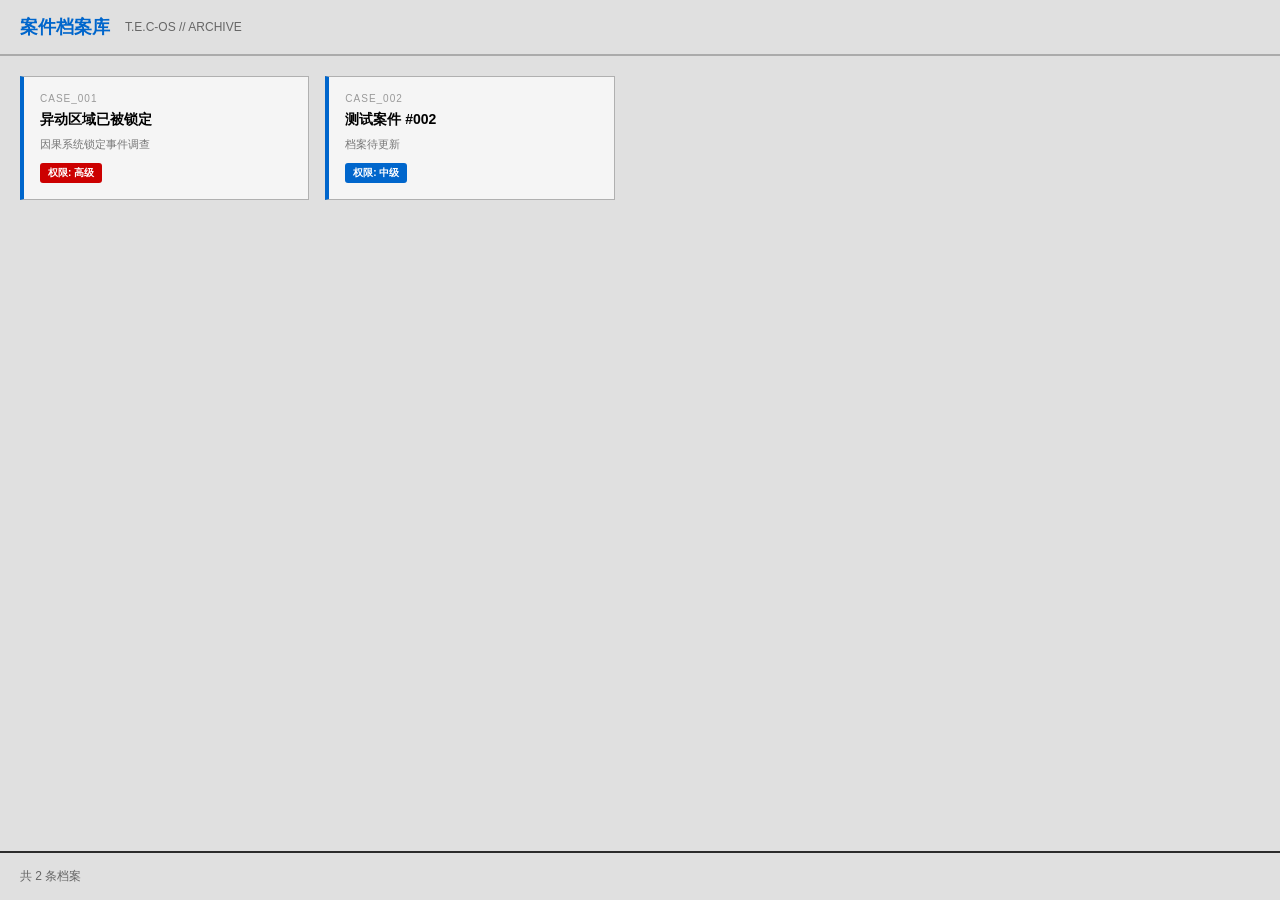
==== cases.html @ 7f9eba32 "Add files via upload" ====
<!DOCTYPE html>
<html lang="zh-CN">
<head>
    <meta charset="UTF-8">
    <meta name="viewport" content="width=device-width, initial-scale=1.0">
    <title>T.E.C-OS // 案件档案库</title>
    <style>
        * {
            margin: 0;
            padding: 0;
            box-sizing: border-box;
        }
        
        body {
            background-color: #e0e0e0;
            color: #000000;
            font-family: "Arial", "Helvetica", sans-serif;
            height: 100vh;
            display: flex;
            flex-direction: column;
        }
        
        /* 标题栏 */
        header {
            background: #e0e0e0;
            border-bottom: 2px outset #ffffff;
            padding: 15px 20px;
            display: flex;
            align-items: center;
            gap: 15px;
        }
        
        .header-title {
            font-size: 18px;
            font-weight: bold;
            color: #0066cc;
        }
        
        .header-path {
            font-size: 12px;
            color: #666;
        }
        
        /* 主内容区 */
        main {
            flex: 1;
            padding: 20px;
            overflow-y: auto;
        }
        
        /* 档案网格 */
        .cases-grid {
            display: grid;
            grid-template-columns: repeat(auto-fill, minmax(220px, 1fr));
            gap: 16px;
            max-width: 900px;
        }
        
        .case-card {
            background: #f5f5f5;
            border: 1px solid #b0b0b0;
            border-left: 4px solid #0066cc;
            padding: 16px;
            cursor: pointer;
            transition: all 0.2s;
        }
        
        .case-card:hover {
            background: #fff;
            border-color: #0066cc;
            box-shadow: 2px 2px 8px rgba(0,0,0,0.1);
            transform: translateY(-2px);
        }
        
        .case-card.active {
            background: #fff;
            border-color: #003366;
            box-shadow: 3px 3px 12px rgba(0,0,0,0.15);
        }
        
        .case-id {
            font-size: 10px;
            color: #999;
            letter-spacing: 1px;
            margin-bottom: 6px;
        }
        
        .case-title {
            font-size: 14px;
            font-weight: bold;
            margin-bottom: 8px;
            line-height: 1.3;
        }
        
        .case-desc {
            font-size: 11px;
            color: #777;
            line-height: 1.5;
            margin-bottom: 10px;
        }
        
        .case-tags {
            display: flex;
            gap: 6px;
            flex-wrap: wrap;
        }
        
        .tag {
            font-size: 10px;
            padding: 3px 8px;
            border-radius: 3px;
            background: #e0e0e0;
            color: #555;
            font-weight: bold;
        }
        
        .tag.high { background: #cc0000; color: #fff; }
        .tag.medium { background: #0066cc; color: #fff; }
        .tag.low { background: #666; color: #fff; }
        
        /* 底部 */
        footer {
            border-top: 2px inset #808080;
            background: #e0e0e0;
            padding: 15px 20px;
            font-size: 12px;
            color: #666;
        }
    </style>
</head>
<body>
    <header>
        <div class="header-title">案件档案库</div>
        <div class="header-path">T.E.C-OS // ARCHIVE</div>
    </header>
    
    <main>
        <div class="cases-grid" id="cases-grid">
            <!-- 档案将通过 JS 动态加载 -->
        </div>
    </main>
    
    <footer>
        共 <span id="case-count">0</span> 条档案
    </footer>
    
    <script>
        // 案件配置 - 在此添加新案件
        const cases = [
            {
                id: 'CASE_001',
                title: '异动区域已被锁定',
                file: 'index.html',
                desc: '因果系统锁定事件调查',
                level: '高级'
            },
            {
                id: 'CASE_002',
                title: '测试案件 #002',
                file: 'case002.html',
                desc: '档案待更新',
                level: '中级'
            }
        ];
        
        const grid = document.getElementById('cases-grid');
        const caseCount = document.getElementById('case-count');
        let selectedCard = null;
        
        caseCount.textContent = cases.length;
        
        cases.forEach(c => {
            const card = document.createElement('div');
            card.className = 'case-card';
            
            const levelClass = c.level === '高级' ? 'high' : c.level === '中级' ? 'medium' : 'low';
            
            card.innerHTML = `
                <div class="case-id">${c.id}</div>
                <div class="case-title">${c.title}</div>
                <div class="case-desc">${c.desc}</div>
                <div class="case-tags">
                    <span class="tag ${levelClass}">权限: ${c.level}</span>
                </div>
            `;
            
            card.onclick = () => {
                if (selectedCard) selectedCard.classList.remove('active');
                selectedCard = card;
                card.classList.add('active');
            };
            
            card.ondblclick = () => location.href = c.file;
            
            grid.appendChild(card);
        });
    </script>
</body>
</html>
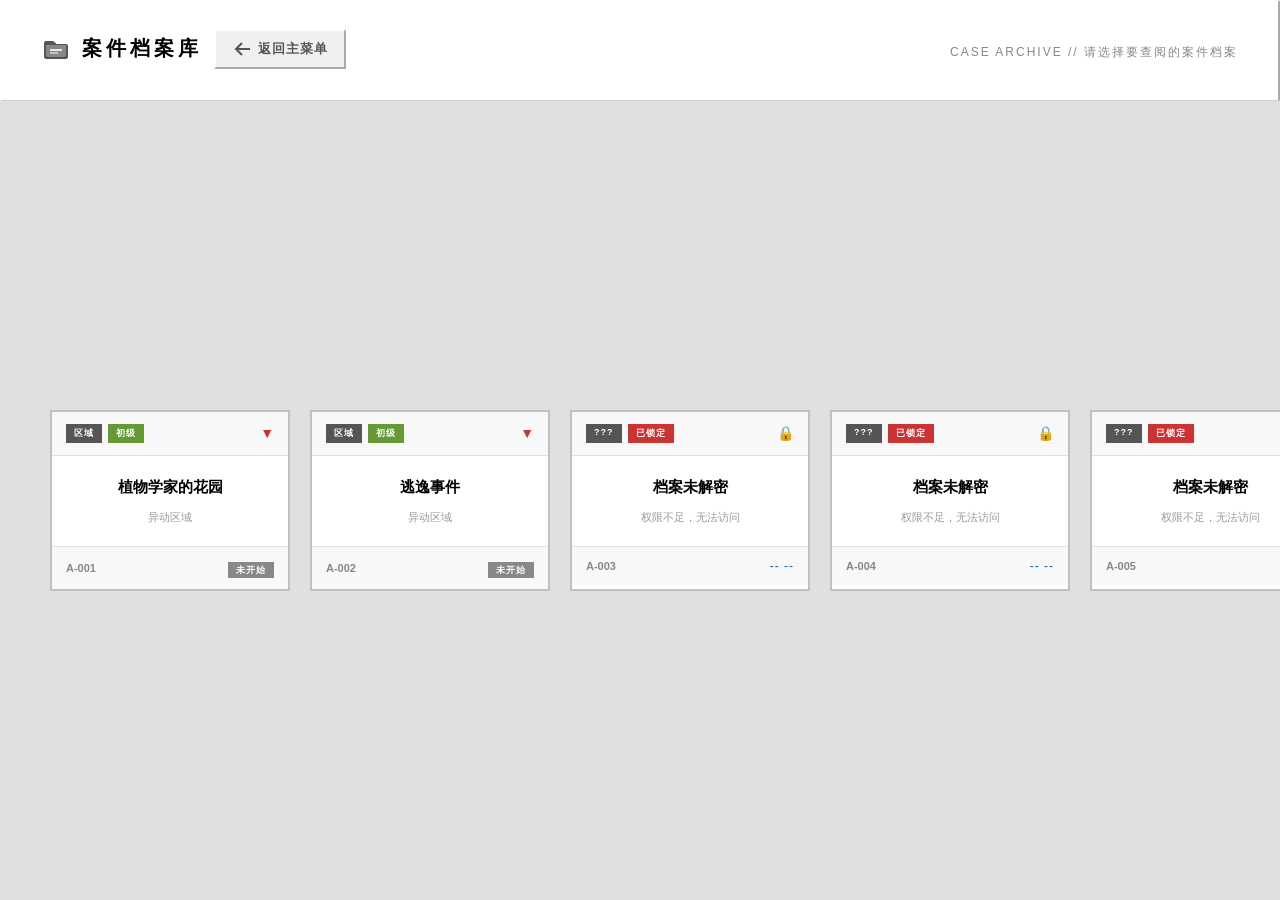
==== commit 3ded5f76: "Add files via upload" ====
--- a/cases.html
+++ b/cases.html
@@ -2,198 +2,554 @@
 <html lang="zh-CN">
 <head>
     <meta charset="UTF-8">
-    <meta name="viewport" content="width=device-width, initial-scale=1.0">
+    <meta name="viewport" content="width=device-width, initial-scale=1.0, maximum-scale=1.0, user-scalable=no">
     <title>T.E.C-OS // 案件档案库</title>
+    <link rel="stylesheet" href="css/main.css">
     <style>
-        * {
-            margin: 0;
+        * { box-sizing: border-box; }
+
+        body {
+            background: #e0e0e0;
+            overflow: hidden;
+            display: flex;
+            flex-direction: column;
+            height: 100vh;
+        }
+
+        /* ===== 顶部标题区 ===== */
+        .page-header {
+            position: relative;
+            padding: 20px 40px 16px;
+            text-align: center;
+            background: #ffffff;
+            border-bottom: 1px solid #d0d0d0;
+        }
+
+        .page-title-wrapper {
+            display: flex;
+            align-items: center;
+            justify-content: flex-start;
+            gap: 12px;
+            margin-bottom: 8px;
+        }
+
+        .page-icon {
+            width: 28px;
+            height: 28px;
+            flex-shrink: 0;
+        }
+
+        .page-title {
+            font-size: 20px;
+            font-weight: bold;
+            letter-spacing: 4px;
+            color: #000;
+        }
+
+        .back-link {
+            display: flex;
+            align-items: center;
+            gap: 6px;
+            color: #555;
+            text-decoration: none;
+            padding: 8px 16px;
+            margin-left: auto;
+            transition: all 0.2s;
+            flex-shrink: 0;
+            font-size: 13px;
+            font-weight: bold;
+            letter-spacing: 1px;
+            background: #f0f0f0;
+            border: 2px outset #ffffff;
+        }
+
+        .back-link:hover {
+            color: #0066cc;
+            border-color: #0066cc;
+            box-shadow: 0 2px 8px rgba(0, 102, 204, 0.2);
+        }
+
+        .back-link:active {
+            border-style: inset;
+        }
+
+        .page-subtitle {
+            font-size: 12px;
+            color: #888;
+            letter-spacing: 2px;
+        }
+
+        /* ===== 主内容区 ===== */
+        .page-content {
+            flex: 1;
+            display: flex;
+            align-items: center;
+            justify-content: flex-start;
+            padding: 40px 50px;
+            overflow-x: auto;
+            overflow-y: hidden;
+        }
+
+        /* ===== 卡片容器 ===== */
+        .cases-wrapper {
+            display: flex;
+            gap: 20px;
+        }
+
+        /* 滚动条样式 */
+        .page-content::-webkit-scrollbar { height: 8px; }
+        .page-content::-webkit-scrollbar-track { background: transparent; }
+        .page-content::-webkit-scrollbar-thumb { background: #c0c0c0; border-radius: 4px; }
+        .page-content::-webkit-scrollbar-thumb:hover { background: #a0a0a0; }
+
+        /* ===== 案件卡片 ===== */
+        .case-card {
+            width: 240px;
+            min-width: 240px;
+            background: #ffffff;
+            border: 2px solid #c0c0c0;
             padding: 0;
-            box-sizing: border-box;
-        }
-        
-        body {
-            background-color: #e0e0e0;
-            color: #000000;
-            font-family: "Arial", "Helvetica", sans-serif;
-            height: 100vh;
-            display: flex;
-            flex-direction: column;
-        }
-        
-        /* 标题栏 */
-        header {
-            background: #e0e0e0;
-            border-bottom: 2px outset #ffffff;
-            padding: 15px 20px;
-            display: flex;
+            cursor: pointer;
+            text-decoration: none;
+            color: inherit;
+            transition: all 0.2s;
+            flex-shrink: 0;
+        }
+
+        .case-card:hover {
+            border-color: #888;
+            box-shadow: 0 4px 12px rgba(0,0,0,0.1);
+        }
+
+        .case-card:active {
+            box-shadow: none;
+        }
+
+        /* 卡片顶部标签区 */
+        .card-header {
+            padding: 12px 14px;
+            display: flex;
+            justify-content: space-between;
             align-items: center;
-            gap: 15px;
-        }
-        
-        .header-title {
-            font-size: 18px;
-            font-weight: bold;
+            background: #f8f8f8;
+            border-bottom: 1px solid #e0e0e0;
+        }
+
+        .card-tags {
+            display: flex;
+            gap: 6px;
+        }
+
+        .card-tag {
+            font-size: 9px;
+            padding: 3px 8px;
+            color: #fff;
+            font-weight: bold;
+            letter-spacing: 1px;
+        }
+
+        .tag-type { background: #555; }
+        .tag-level-1 { background: #669933; }
+        .tag-level-2 { background: #0066cc; }
+        .tag-level-3 { background: #cc3333; }
+
+        .card-warning {
+            color: #cc3333;
+            font-size: 14px;
+        }
+
+        /* 卡片中间内容 */
+        .card-body {
+            padding: 20px 14px;
+            text-align: center;
+        }
+
+        .card-name {
+            font-size: 15px;
+            font-weight: bold;
+            color: #000;
+            margin-bottom: 12px;
+            line-height: 1.4;
+        }
+
+        .card-desc {
+            font-size: 11px;
+            color: #999;
+            line-height: 1.6;
+        }
+
+        /* 卡片底部 */
+        .card-footer {
+            padding: 12px 14px;
+            display: flex;
+            justify-content: space-between;
+            align-items: center;
+            background: #f8f8f8;
+            border-top: 1px solid #e0e0e0;
+        }
+
+        .card-id {
+            font-size: 11px;
+            color: #888;
+            font-weight: bold;
+        }
+
+        .card-arrow {
             color: #0066cc;
-        }
-        
-        .header-path {
             font-size: 12px;
-            color: #666;
-        }
-        
-        /* 主内容区 */
-        main {
-            flex: 1;
-            padding: 20px;
-            overflow-y: auto;
-        }
-        
-        /* 档案网格 */
-        .cases-grid {
-            display: grid;
-            grid-template-columns: repeat(auto-fill, minmax(220px, 1fr));
-            gap: 16px;
-            max-width: 900px;
-        }
-        
-        .case-card {
-            background: #f5f5f5;
-            border: 1px solid #b0b0b0;
-            border-left: 4px solid #0066cc;
-            padding: 16px;
+            letter-spacing: 1px;
+        }
+
+        /* 存档状态标签 */
+        .save-status {
+            font-size: 9px;
+            padding: 3px 8px;
+            font-weight: bold;
+            letter-spacing: 1px;
+        }
+
+        .save-status.saved {
+            background: #669933;
+            color: #fff;
+        }
+
+        .save-status.unsaved {
+            background: #888;
+            color: #fff;
+        }
+
+        /* 按钮样式 */
+        .card-btn {
+            display: inline-block;
+            padding: 6px 12px;
+            font-size: 11px;
+            font-weight: bold;
+            letter-spacing: 1px;
             cursor: pointer;
-            transition: all 0.2s;
-        }
-        
-        .case-card:hover {
-            background: #fff;
-            border-color: #0066cc;
-            box-shadow: 2px 2px 8px rgba(0,0,0,0.1);
-            transform: translateY(-2px);
-        }
-        
-        .case-card.active {
-            background: #fff;
-            border-color: #003366;
-            box-shadow: 3px 3px 12px rgba(0,0,0,0.15);
-        }
-        
-        .case-id {
-            font-size: 10px;
-            color: #999;
-            letter-spacing: 1px;
-            margin-bottom: 6px;
-        }
-        
-        .case-title {
-            font-size: 14px;
-            font-weight: bold;
-            margin-bottom: 8px;
-            line-height: 1.3;
-        }
-        
-        .case-desc {
-            font-size: 11px;
-            color: #777;
-            line-height: 1.5;
-            margin-bottom: 10px;
-        }
-        
-        .case-tags {
-            display: flex;
-            gap: 6px;
-            flex-wrap: wrap;
-        }
-        
-        .tag {
-            font-size: 10px;
-            padding: 3px 8px;
-            border-radius: 3px;
-            background: #e0e0e0;
-            color: #555;
-            font-weight: bold;
-        }
-        
-        .tag.high { background: #cc0000; color: #fff; }
-        .tag.medium { background: #0066cc; color: #fff; }
-        .tag.low { background: #666; color: #fff; }
-        
-        /* 底部 */
-        footer {
-            border-top: 2px inset #808080;
-            background: #e0e0e0;
-            padding: 15px 20px;
-            font-size: 12px;
-            color: #666;
+            transition: all 0.15s;
+            border: 2px solid #c0c0c0;
+            background: #ffffff;
+            color: #000;
+            margin: 4px 2px 0;
+            font-family: inherit;
+        }
+
+        .card-btn:hover {
+            border-color: #888;
+            box-shadow: 0 2px 6px rgba(0,0,0,0.1);
+        }
+
+        .card-btn:active {
+            border-style: inset;
+            box-shadow: none;
+        }
+
+        .card-btn-continue {
+            background: #0066cc;
+            color: #fff;
+            border-color: #0055aa;
+        }
+
+        .card-btn-continue:hover {
+            background: #0055aa;
+        }
+
+        /* ===== 移动端适配 ===== */
+        @media (max-width: 768px) {
+            .page-header {
+                padding: 16px 20px 12px;
+            }
+
+            .page-title-wrapper {
+                gap: 8px;
+            }
+
+            .page-icon {
+                width: 24px;
+                height: 24px;
+            }
+
+            .page-title {
+                font-size: 16px;
+                letter-spacing: 3px;
+            }
+
+            .back-link {
+                margin-left: 16px;
+            }
+
+            .page-content {
+                padding: 30px 10px;
+            }
+
+            .cases-wrapper {
+                gap: 14px;
+                padding: 10px 15px;
+            }
+
+            .case-card {
+                width: 180px;
+                min-width: 180px;
+            }
+
+            .card-body {
+                padding: 16px 12px;
+            }
+
+            .card-name {
+                font-size: 13px;
+            }
+
+            .card-desc {
+                font-size: 10px;
+            }
         }
     </style>
 </head>
 <body>
-    <header>
-        <div class="header-title">案件档案库</div>
-        <div class="header-path">T.E.C-OS // ARCHIVE</div>
+
+    <!-- 顶部标题区 -->
+    <header class="page-header">
+        <div class="page-title-wrapper">
+            <svg class="page-icon" viewBox="0 0 28 24" fill="none" xmlns="http://www.w3.org/2000/svg">
+                <path d="M2 6C2 4.89543 2.89543 4 4 4H10.5858C11.1162 4 11.6249 4.21071 12 4.58579L14.4142 7H24C25.1046 7 26 7.89543 26 9V20C26 21.1046 25.1046 22 24 22H4C2.89543 22 2 21.1046 2 20V6Z" fill="#555555"/>
+                <path d="M4 8H24V18C24 19.1046 23.1046 20 22 20H6C4.89543 20 4 19.1046 4 18V8Z" fill="#888888"/>
+                <rect x="8" y="12" width="12" height="2" fill="#ffffff" opacity="0.8"/>
+                <rect x="8" y="15" width="8" height="2" fill="#ffffff" opacity="0.5"/>
+            </svg>
+            <h1 class="page-title">案件档案库</h1>
+            <a href="index.html" class="back-link" title="返回主菜单">
+                <svg width="20" height="20" viewBox="0 0 20 20" fill="currentColor">
+                    <path d="M10 4L4 10L10 16M4 10H18" stroke="currentColor" stroke-width="2" fill="none"/>
+                </svg>
+                返回主菜单
+            </a>
+        </div>
+        <p class="page-subtitle">CASE ARCHIVE // 请选择要查阅的案件档案</p>
     </header>
-    
-    <main>
-        <div class="cases-grid" id="cases-grid">
-            <!-- 档案将通过 JS 动态加载 -->
+
+    <!-- 主内容区 -->
+    <main class="page-content">
+        <div class="cases-wrapper">
+
+            <a class="case-card" data-case="A-001" href="garden.html?case=A-001&fresh=1">
+                <div class="card-header">
+                    <div class="card-tags">
+                        <span class="card-tag tag-type">区域</span>
+                        <span class="card-tag tag-level-1">初级</span>
+                    </div>
+                    <span class="card-warning">▼</span>
+                </div>
+                <div class="card-body">
+                    <div class="card-name">植物学家的花园</div>
+                    <div class="card-desc">异动区域</div>
+                </div>
+                <div class="card-footer">
+                    <span class="card-id">A-001</span>
+                    <span class="card-arrow">进入 ▶</span>
+                </div>
+            </a>
+
+            <a class="case-card" data-case="A-002">
+                <div class="card-header">
+                    <div class="card-tags">
+                        <span class="card-tag tag-type">区域</span>
+                        <span class="card-tag tag-level-1">初级</span>
+                    </div>
+                    <span class="card-warning">▼</span>
+                </div>
+                <div class="card-body">
+                    <div class="card-name">逃逸事件</div>
+                    <div class="card-desc">异动区域</div>
+                </div>
+                <div class="card-footer">
+                    <span class="card-id">A-002</span>
+                    <span class="card-arrow">进入 ▶</span>
+                </div>
+            </a>
+
+            <div class="case-card locked">
+                <div class="card-header">
+                    <div class="card-tags">
+                        <span class="card-tag tag-type">???</span>
+                        <span class="card-tag tag-level-3">已锁定</span>
+                    </div>
+                    <span class="card-warning">🔒</span>
+                </div>
+                <div class="card-body">
+                    <div class="card-name">档案未解密</div>
+                    <div class="card-desc">权限不足，无法访问</div>
+                </div>
+                <div class="card-footer">
+                    <span class="card-id">A-003</span>
+                    <span class="card-arrow">-- --</span>
+                </div>
+            </div>
+
+            <div class="case-card locked">
+                <div class="card-header">
+                    <div class="card-tags">
+                        <span class="card-tag tag-type">???</span>
+                        <span class="card-tag tag-level-3">已锁定</span>
+                    </div>
+                    <span class="card-warning">🔒</span>
+                </div>
+                <div class="card-body">
+                    <div class="card-name">档案未解密</div>
+                    <div class="card-desc">权限不足，无法访问</div>
+                </div>
+                <div class="card-footer">
+                    <span class="card-id">A-004</span>
+                    <span class="card-arrow">-- --</span>
+                </div>
+            </div>
+
+            <div class="case-card locked">
+                <div class="card-header">
+                    <div class="card-tags">
+                        <span class="card-tag tag-type">???</span>
+                        <span class="card-tag tag-level-3">已锁定</span>
+                    </div>
+                    <span class="card-warning">🔒</span>
+                </div>
+                <div class="card-body">
+                    <div class="card-name">档案未解密</div>
+                    <div class="card-desc">权限不足，无法访问</div>
+                </div>
+                <div class="card-footer">
+                    <span class="card-id">A-005</span>
+                    <span class="card-arrow">-- --</span>
+                </div>
+            </div>
+
+            <div class="case-card locked">
+                <div class="card-header">
+                    <div class="card-tags">
+                        <span class="card-tag tag-type">???</span>
+                        <span class="card-tag tag-level-3">已锁定</span>
+                    </div>
+                    <span class="card-warning">🔒</span>
+                </div>
+                <div class="card-body">
+                    <div class="card-name">档案未解密</div>
+                    <div class="card-desc">权限不足，无法访问</div>
+                </div>
+                <div class="card-footer">
+                    <span class="card-id">A-006</span>
+                    <span class="card-arrow">-- --</span>
+                </div>
+            </div>
+
+            <div class="case-card locked">
+                <div class="card-header">
+                    <div class="card-tags">
+                        <span class="card-tag tag-type">???</span>
+                        <span class="card-tag tag-level-3">已锁定</span>
+                    </div>
+                    <span class="card-warning">🔒</span>
+                </div>
+                <div class="card-body">
+                    <div class="card-name">档案未解密</div>
+                    <div class="card-desc">权限不足，无法访问</div>
+                </div>
+                <div class="card-footer">
+                    <span class="card-id">A-007</span>
+                    <span class="card-arrow">-- --</span>
+                </div>
+            </div>
+
         </div>
     </main>
-    
-    <footer>
-        共 <span id="case-count">0</span> 条档案
-    </footer>
-    
+
     <script>
-        // 案件配置 - 在此添加新案件
-        const cases = [
-            {
-                id: 'CASE_001',
-                title: '异动区域已被锁定',
-                file: 'index.html',
-                desc: '因果系统锁定事件调查',
-                level: '高级'
-            },
-            {
-                id: 'CASE_002',
-                title: '测试案件 #002',
-                file: 'case002.html',
-                desc: '档案待更新',
-                level: '中级'
-            }
-        ];
+        // 存档索引key
+        const SAVE_INDEX_KEY = 'causal_os_save_index';
         
-        const grid = document.getElementById('cases-grid');
-        const caseCount = document.getElementById('case-count');
-        let selectedCard = null;
-        
-        caseCount.textContent = cases.length;
-        
-        cases.forEach(c => {
-            const card = document.createElement('div');
-            card.className = 'case-card';
-            
-            const levelClass = c.level === '高级' ? 'high' : c.level === '中级' ? 'medium' : 'low';
-            
-            card.innerHTML = `
-                <div class="case-id">${c.id}</div>
-                <div class="case-title">${c.title}</div>
-                <div class="case-desc">${c.desc}</div>
-                <div class="case-tags">
-                    <span class="tag ${levelClass}">权限: ${c.level}</span>
-                </div>
-            `;
-            
-            card.onclick = () => {
-                if (selectedCard) selectedCard.classList.remove('active');
-                selectedCard = card;
-                card.classList.add('active');
-            };
-            
-            card.ondblclick = () => location.href = c.file;
-            
-            grid.appendChild(card);
+        // 获取存档索引
+        function getSaveIndex() {
+            try {
+                const indexStr = localStorage.getItem(SAVE_INDEX_KEY);
+                return indexStr ? JSON.parse(indexStr) : {};
+            } catch (e) {
+                return {};
+            }
+        }
+
+        // 获取案件存档key
+        function getCaseSaveKey(caseId) {
+            return `causal_os_case_${caseId}`;
+        }
+
+        // 检查存档是否存在
+        function hasSave(caseId) {
+            const saveKey = caseId === 'default' ? 'causal_os_save' : getCaseSaveKey(caseId);
+            return localStorage.getItem(saveKey) !== null;
+        }
+
+        // 进入案件
+        function enterCase(caseId, fresh = false) {
+            let url = `garden.html?case=${caseId}`;
+            if (fresh) url += '&fresh=1';
+            window.location.href = url;
+        }
+
+        // 删除存档
+        function deleteSave(e, caseId) {
+            e.stopPropagation();
+            e.preventDefault();
+            if (confirm(`确定要删除案件 ${caseId} 的存档吗？此操作不可恢复。`)) {
+                const saveKey = caseId === 'default' ? 'causal_os_save' : getCaseSaveKey(caseId);
+                localStorage.removeItem(saveKey);
+                
+                // 从索引中移除
+                const index = getSaveIndex();
+                delete index[caseId];
+                localStorage.setItem(SAVE_INDEX_KEY, JSON.stringify(index));
+                
+                location.reload();
+            }
+        }
+
+        // 初始化存档状态显示
+        document.addEventListener('DOMContentLoaded', function() {
+            const cards = document.querySelectorAll('.case-card[data-case]');
+            cards.forEach(card => {
+                const caseId = card.dataset.case;
+                const footer = card.querySelector('.card-footer');
+                if (!footer) return;
+
+                if (hasSave(caseId)) {
+                    // 已有存档
+                    footer.innerHTML = `
+                        <span class="card-id">${caseId}</span>
+                        <div>
+                            <span class="save-status saved">已保存</span>
+                        </div>
+                    `;
+                    // 点击卡片继续游戏
+                    card.onclick = (e) => {
+                        e.preventDefault();
+                        enterCase(caseId, false);
+                    };
+                    card.style.cursor = 'pointer';
+                } else {
+                    // 无存档
+                    footer.innerHTML = `
+                        <span class="card-id">${caseId}</span>
+                        <div>
+                            <span class="save-status unsaved">未开始</span>
+                        </div>
+                    `;
+                    // 点击卡片开始新游戏
+                    card.onclick = (e) => {
+                        e.preventDefault();
+                        enterCase(caseId, true);
+                    };
+                    card.style.cursor = 'pointer';
+                }
+            });
         });
     </script>
+
 </body>
 </html>
--- a/css/main.css
+++ b/css/main.css
@@ -0,0 +1,844 @@
+/* ========================== T.E.C-OS 主样式表 ========================== */
+
+/* CSS变量 - 主题配置 */
+:root {
+    --os-green: #0066cc;
+    --os-dark: #808080;
+    --os-warn: #cc6600;
+    --os-crit: #cc3333;
+    --os-truename: #9966cc;
+    --os-bg: #e0e0e0;
+    --color-char: #0066cc;
+    --color-item: #669933;
+    --color-loc: #9966cc;
+    --panel-border: 2px outset #ffffff;
+    --slot-border: 2px solid #999999;
+    --fs-small: 12px;
+    --fs-main: 14px;
+    --fs-large: 16px;
+    --cyber-cyan: #0066cc;
+    --cyber-pink: #cc6699;
+}
+
+/* 全局重置 */
+* { 
+    box-sizing: border-box; 
+    scrollbar-width: thin; 
+    scrollbar-color: var(--os-green) var(--os-bg); 
+}
+
+body { 
+    margin: 0; 
+    padding: 0; 
+    background-color: var(--os-bg); 
+    color: #000000; 
+    font-family: "Arial", "Helvetica", sans-serif; 
+    height: 100vh; 
+    overflow: hidden; 
+    display: flex; 
+    flex-direction: column; 
+}
+
+/* ========================== 布局组件 ========================== */
+
+/* Overlays */
+.overlay { 
+    position: fixed; 
+    top: 0; left: 0; 
+    width: 100vw; height: 100vh; 
+    background: rgba(0, 0, 0, 0.95); 
+    z-index: 10000; 
+    display: none; 
+    flex-direction: column; 
+    align-items: center; 
+    justify-content: center; 
+    text-align: center; 
+    padding: 20px; 
+}
+
+#boot-overlay { 
+    display: flex; 
+    background: var(--os-bg); 
+}
+
+/* 主UI布局 */
+#main-system { 
+    display: grid; 
+    grid-template-areas: "header header header" "scene monitor entity" "logic logic action"; 
+    grid-template-rows: 40px 1fr 240px; 
+    grid-template-columns: 1fr 1.2fr 380px; 
+    gap: 8px; 
+    padding: 8px; 
+    height: 100vh; 
+    visibility: hidden; 
+}
+
+header { 
+    grid-area: header; 
+    border: var(--panel-border); 
+    display: flex; 
+    align-items: center; 
+    padding: 0 15px; 
+    justify-content: space-between; 
+    font-size: 13px; 
+    background: #ffffff; 
+}
+
+.panel { 
+    border: var(--panel-border); 
+    background: #ffffff; 
+    overflow: hidden; 
+    display: flex; 
+    flex-direction: column; 
+}
+
+.panel-title { 
+    background: var(--os-green); 
+    color: #ffffff; 
+    font-size: 11px; 
+    padding: 5px 10px; 
+    font-weight: bold; 
+    text-transform: uppercase; 
+    letter-spacing: 1px; 
+    border: 1px solid #ffffff; 
+    border-bottom: 1px solid #000000; 
+}
+
+/* 面板区域 */
+#scene-panel { 
+    grid-area: scene; 
+    padding: 20px; 
+    overflow-y: auto; 
+    line-height: 1.8; 
+    font-size: 15px; 
+}
+
+#monitor-panel { 
+    grid-area: monitor; 
+    padding: 12px; 
+}
+
+#log-container { 
+    flex: 1; 
+    overflow-y: auto; 
+    font-size: var(--fs-main); 
+    line-height: 1.6; 
+    padding: 10px; 
+}
+
+#entity-panel { grid-area: entity; }
+
+#logic-panel { 
+    grid-area: logic; 
+    padding: 15px; 
+    display: flex; 
+    flex-direction: column; 
+    gap: 12px; 
+}
+
+/* 矩阵布局 */
+.matrix-container { 
+    display: grid; 
+    grid-template-columns: repeat(5, 1fr); 
+    gap: 10px; 
+    flex: 1; 
+}
+
+.slot { 
+    border: var(--slot-border); 
+    padding: 8px; 
+    display: flex; 
+    flex-direction: column; 
+    min-height: 85px; 
+    background: #f5f5f5; 
+}
+
+.slot-label { 
+    font-size: 11px; 
+    color: var(--os-green); 
+    margin-bottom: 8px; 
+    font-weight: bold; 
+}
+
+.slot-content { 
+    flex: 1; 
+    display: flex; 
+    flex-direction: column; 
+    gap: 6px; 
+    overflow-y: auto; 
+}
+
+/* 操作区域 */
+#action-area { 
+    grid-area: action; 
+    display: flex; 
+    flex-direction: column; 
+    gap: 8px; 
+}
+
+.command-panel { 
+    flex: 1; 
+    padding: 15px; 
+    position: relative; 
+}
+
+#command-line { 
+    background: #ffffff; 
+    border: 2px inset #c0c0c0; 
+    color: #000000; 
+    font-family: inherit; 
+    width: 100%; 
+    outline: none; 
+    padding: 12px 5px; 
+    font-size: var(--fs-large); 
+}
+
+.inference-btn-container { 
+    padding: 10px; 
+    background: #c0c0c0; 
+    border-top: 2px inset #c0c0c0; 
+    display: flex; 
+    align-items: center; 
+    justify-content: center; 
+}
+
+.inference-btn { 
+    background: #c0c0c0; 
+    border: 2px outset #ffffff; 
+    color: #000000; 
+    padding: 12px 20px; 
+    cursor: pointer; 
+    font-family: inherit; 
+    font-weight: bold; 
+    text-transform: uppercase; 
+    letter-spacing: 2px;
+    transition: all 0.2s cubic-bezier(0.4, 0, 0.2, 1);
+    width: 100%;
+}
+
+.inference-btn:hover { 
+    background: #c0c0c0; 
+    box-shadow: none; 
+}
+
+.inference-btn:active { 
+    border-style: inset; 
+}
+
+/* ========================== 微博风格日志 ========================== */
+
+.log-entry { 
+    margin-bottom: 12px; 
+}
+
+.log-time { 
+    color: #999; 
+    font-size: 11px; 
+    margin-right: 8px; 
+}
+
+.log-with-media { 
+    margin-bottom: 8px; 
+}
+
+.log-image, .log-audio { 
+    margin-top: 8px; 
+}
+
+.log-image img { 
+    max-width: 300px; 
+    border-radius: 8px; 
+    cursor: pointer; 
+}
+
+/* 微博条目 */
+.weibo-entry {
+    display: flex;
+    gap: 10px;
+    background: #fafafa;
+    border: 1px solid #eee;
+    border-radius: 12px;
+    padding: 12px;
+    margin-bottom: 8px;
+}
+
+.weibo-avatar {
+    width: 48px;
+    height: 48px;
+    border-radius: 50%;
+    overflow: hidden;
+    flex-shrink: 0;
+    background: #e0e0e0;
+}
+
+.weibo-avatar img {
+    width: 100%;
+    height: 100%;
+    object-fit: cover;
+}
+
+.weibo-avatar-placeholder {
+    display: flex;
+    align-items: center;
+    justify-content: center;
+    font-size: 20px;
+    color: #999;
+    background: linear-gradient(135deg, #e0e0e0, #f0f0f0);
+}
+
+.weibo-content { 
+    flex: 1; 
+    min-width: 0; 
+}
+
+.weibo-speaker {
+    font-weight: bold;
+    color: var(--os-green);
+    margin-bottom: 4px;
+    font-size: 13px;
+}
+
+.weibo-text { 
+    line-height: 1.6; 
+    word-break: break-word; 
+}
+
+.weibo-media { 
+    margin-top: 10px; 
+}
+
+.weibo-image {
+    max-width: 100%;
+    max-height: 300px;
+    border-radius: 8px;
+    cursor: pointer;
+    transition: transform 0.2s;
+}
+
+.weibo-image:hover { 
+    transform: scale(1.02); 
+}
+
+.weibo-audio {
+    width: 100%;
+    max-width: 300px;
+    height: 36px;
+}
+
+/* ========================== 图片预览 ========================== */
+
+.image-preview-overlay {
+    position: fixed;
+    top: 0; left: 0; right: 0; bottom: 0;
+    background: rgba(0,0,0,0.9);
+    display: flex;
+    align-items: center;
+    justify-content: center;
+    z-index: 100000;
+    cursor: pointer;
+}
+
+.image-preview-overlay img {
+    max-width: 90%;
+    max-height: 90%;
+    border-radius: 8px;
+}
+
+.image-preview-overlay .close-btn {
+    position: absolute;
+    top: 20px;
+    right: 30px;
+    font-size: 40px;
+    color: white;
+    cursor: pointer;
+}
+
+/* ========================== TRUE ENDING 样式 ========================== */
+
+#capture-overlay { 
+    background: #0000aa;
+    z-index: 50000;
+    overflow-y: auto;
+    justify-content: flex-start;
+    padding-top: 5vh;
+}
+
+#capture-overlay.critical-glitch {
+    background-color: #0000aa;
+    animation: none;
+}
+
+.truename-identified-label {
+    color: #ffffff;
+    font-size: 1.8rem;
+    letter-spacing: 12px;
+    font-weight: 800;
+    margin-bottom: 10px;
+    text-transform: uppercase;
+    font-family: "Arial", "Helvetica", sans-serif;
+    animation: nameGlitch 3s infinite;
+    will-change: transform, opacity;
+}
+
+.truename-title {
+    color: #ffffff;
+    font-size: 6.0rem;
+    letter-spacing: 25px;
+    font-weight: 900;
+    margin: 10px 0 30px 0;
+    font-family: "Arial", "Helvetica", sans-serif;
+    animation: nameGlitch 4s infinite reverse;
+    will-change: transform, opacity;
+}
+
+@keyframes nameGlitch {
+    0% { transform: translate(0); opacity: 1; }
+    92% { transform: translate(0); opacity: 1; }
+    94% { transform: translate(-2px, 1px); opacity: 0.8; text-shadow: 2px 0 #ffffff; }
+    96% { transform: translate(2px, -1px); opacity: 0.9; text-shadow: -2px 0 #ffffff; }
+    98% { transform: translate(-1px, -2px); opacity: 0.8; }
+    100% { transform: translate(0); opacity: 1; }
+}
+
+#story-container {
+    display: flex;
+    flex-direction: column;
+    align-items: center;
+    width: 100%;
+    max-width: 800px;
+    margin: 0 auto;
+}
+
+.story-line { 
+    font-size: 1rem;
+    margin: 8px 0; 
+    opacity: 0; 
+    transform: translateY(10px); 
+    transition: all 1s ease-out; 
+    color: #ffffff;
+    font-weight: 400;
+    letter-spacing: 4px;
+    text-align: center;
+    width: 100%;
+}
+
+.story-line.active { 
+    opacity: 1; 
+    transform: translateY(0); 
+}
+
+.story-separator {
+    border: none;
+    border-top: 1px dashed #ffcc00;
+    margin: 25px auto;
+    width: 50%;
+    opacity: 0.6;
+}
+
+.story-message {
+    font-size: 0.9rem;
+    line-height: 1.8;
+    color: #e0e0e0;
+    background: rgba(0, 0, 0, 0.5);
+    padding: 20px;
+    border-radius: 4px;
+    border-left: 3px solid #ffcc00;
+    text-align: left;
+    letter-spacing: normal;
+    max-height: 300px;
+    overflow-y: auto;
+}
+
+.reboot-btn-red {
+    background: #800000;
+    border: 2px solid #ffffff;
+    color: #ffffff;
+    padding: 15px 40px;
+    font-size: 1.1rem;
+    cursor: pointer;
+    font-family: "Arial", "Helvetica", sans-serif;
+    font-weight: bold;
+    letter-spacing: 10px;
+    transition: 0.3s;
+    text-transform: uppercase;
+    margin-top: 30px;
+}
+
+.reboot-btn-red:hover {
+    background: #ff0000;
+    color: #ffffff;
+}
+
+.disconnect-text {
+    color: #ffffff;
+    font-size: 2rem;
+    font-weight: bold;
+    letter-spacing: 12px;
+    margin-bottom: 30px;
+    text-transform: uppercase;
+    animation: none;
+}
+
+/* ========================== 通用组件样式 ========================== */
+
+/* 交互对象 */
+.interactive-obj { 
+    cursor: pointer; 
+    font-weight: bold; 
+    text-decoration: underline; 
+    text-underline-offset: 4px; 
+    transition: 0.2s; 
+}
+
+.obj-char { color: var(--color-char); }
+.obj-item { color: var(--color-item); }
+.obj-loc { color: var(--color-loc); }
+
+/* 线索样式 */
+.clue-link { 
+    color: var(--os-warn); 
+    text-decoration: underline; 
+    font-weight: bold; 
+    cursor: pointer; 
+    text-shadow: 0 0 2px var(--os-warn); 
+}
+
+.clue-synced { 
+    color: var(--os-green); 
+    font-weight: bold; 
+    text-decoration: none; 
+    cursor: default; 
+}
+
+/* 高亮样式 */
+.highlight-item { color: var(--color-item); font-weight: bold; }
+.highlight-char { color: var(--color-char); font-weight: bold; }
+.highlight-loc { color: var(--color-loc); font-weight: bold; }
+
+/* 线索节点 */
+.clue-node, .mini-clue { 
+    padding: 8px; 
+    border: 2px outset #ffffff; 
+    font-size: var(--fs-main); 
+    cursor: pointer; 
+    background: #c0c0c0; 
+    color: #000000; 
+    margin-bottom: 8px; 
+}
+
+.clue-node:hover { 
+    background: #c0c0c0; 
+    border-style: inset; 
+}
+
+.clue-node.hidden { display: none; }
+
+.mini-clue { 
+    margin-bottom: 4px; 
+    padding: 4px; 
+    font-size: 11px; 
+    border: 2px inset #c0c0c0; 
+    background: #ffffff; 
+}
+
+/* 上下文菜单 */
+#context-menu { 
+    position: fixed; 
+    background: #c0c0c0; 
+    border: 2px outset #ffffff; 
+    z-index: 30000; 
+    display: none; 
+    min-width: 160px; 
+}
+
+.menu-item { 
+    padding: 12px 15px; 
+    font-size: 14px; 
+    cursor: pointer; 
+    color: #000000; 
+    border-bottom: 1px solid #000000; 
+    display: flex; 
+    align-items: center; 
+    gap: 8px; 
+}
+
+.menu-item:hover { 
+    background: var(--os-green); 
+    color: #ffffff; 
+}
+
+/* 模态框 */
+.modal { 
+    position: fixed; 
+    top: 50%; 
+    left: 50%; 
+    transform: translate(-50%, -50%); 
+    background: #c0c0c0; 
+    border: 2px outset #ffffff; 
+    padding: 25px; 
+    z-index: 40000; 
+    display: none; 
+    min-width: 400px; 
+    max-width: 80vw; 
+}
+
+.boot-btn { 
+    background: #c0c0c0; 
+    border: 2px outset #ffffff; 
+    color: #333333; 
+    padding: 10px 20px; 
+    cursor: pointer; 
+    font-family: inherit; 
+    font-size: 14px;
+    font-weight: 500;
+    letter-spacing: 1.5px;
+    border-radius: 4px;
+    transition: all 0.2s;
+}
+
+.boot-btn:hover { 
+    background: #d0d0d0; 
+    box-shadow: 0 2px 8px rgba(0, 0, 0, 0.15);
+}
+
+/* 叙事捕获 */
+.narrative-capture { 
+    border-left: 3px solid var(--os-warn); 
+    padding: 5px 0 5px 15px; 
+    margin: 12px 0; 
+    color: #333333; 
+    background: #f5f5f5; 
+}
+
+/* 观察说明 */
+.observation-description {
+    color: #333333;
+    background: #ffffff;
+    padding: 10px;
+    border: 1px solid #cccccc;
+    margin: 10px 0;
+}
+
+/* ========================== 自定义区域样式 ========================== */
+
+/* 线索列表 */
+#clues-list {
+    padding: 12px;
+    flex: 3;
+    overflow-y: auto;
+    border-bottom: 2px inset #c0c0c0;
+}
+
+/* 结局历史 */
+#endings-history {
+    padding: 12px;
+    flex: 1;
+    overflow-y: auto;
+}
+
+/* 移动端Tab导航 */
+.mobile-tab-nav {
+    display: none;
+}
+
+/* ========================== 移动端适配 ========================== */
+
+@media (max-width: 768px) {
+    body {
+        overflow: hidden;
+        height: 100vh;
+    }
+
+    #main-system {
+        grid-template-areas: "tabnav" "content" "action";
+        grid-template-rows: auto 1fr auto;
+        grid-template-columns: 1fr;
+        height: 100vh;
+        overflow: hidden;
+        padding: 4px;
+        gap: 4px;
+    }
+
+    /* Tab导航 */
+    .mobile-tab-nav {
+        display: flex;
+        grid-area: tabnav;
+        background: #c0c0c0;
+        border: 2px outset #ffffff;
+    }
+
+    .mobile-tab-btn {
+        flex: 1;
+        background: #c0c0c0;
+        border: none;
+        border-right: 2px inset #c0c0c0;
+        color: #000000;
+        padding: 12px 4px;
+        font-family: inherit;
+        font-size: 12px;
+        cursor: pointer;
+        text-transform: uppercase;
+        letter-spacing: 1px;
+    }
+
+    .mobile-tab-btn:last-child {
+        border-right: none;
+    }
+
+    .mobile-tab-btn.active {
+        background: #ffffff;
+        border: 2px inset #c0c0c0;
+        color: #000000;
+    }
+
+    /* 隐藏桌面header */
+    header {
+        display: none;
+    }
+
+    /* 内容区域 */
+    #scene-panel,
+    #monitor-panel,
+    #entity-panel,
+    #logic-panel {
+        display: none;
+        overflow: hidden;
+    }
+
+    /* Tab1: 场景 */
+    #main-system[data-tab="scene"] #scene-panel {
+        display: flex;
+        grid-area: scene;
+    }
+
+    /* Tab2: 矩阵 */
+    #main-system[data-tab="matrix"] #logic-panel {
+        display: flex;
+        grid-area: logic;
+    }
+
+    #main-system[data-tab="matrix"] #entity-panel {
+        display: flex;
+        grid-area: entity;
+    }
+
+    /* Tab3: 因果 */
+    #main-system[data-tab="truth"] #entity-panel {
+        display: flex;
+        grid-area: entity;
+    }
+
+    /* Tab1 场景布局 */
+    #main-system[data-tab="scene"] {
+        grid-template-areas: "tabnav" "scene" "monitor" "action";
+        grid-template-rows: auto 1fr 1fr auto;
+    }
+
+    #main-system[data-tab="scene"] #scene-panel {
+        flex-direction: column;
+        padding: 0;
+        grid-area: scene;
+    }
+
+    #main-system[data-tab="scene"] #text-scene {
+        flex: 1;
+        padding: 12px;
+        font-size: 14px;
+        line-height: 1.6;
+        overflow-y: auto;
+    }
+
+    /* Tab2 矩阵布局 */
+    #main-system[data-tab="matrix"] {
+        grid-template-areas: "tabnav" "logic" "entity" "action";
+        grid-template-rows: auto 1fr 1fr auto;
+    }
+
+    #main-system[data-tab="matrix"] .matrix-container {
+        grid-template-columns: repeat(2, 1fr);
+        gap: 6px;
+        flex: 1;
+    }
+
+    #main-system[data-tab="matrix"] .slot {
+        min-height: 50px;
+        padding: 5px;
+    }
+
+    /* Tab3 因果布局 */
+    #main-system[data-tab="truth"] {
+        grid-template-areas: "tabnav" "entity" "action";
+    }
+
+    /* 操作区域 */
+    #action-area {
+        grid-area: action;
+        gap: 4px;
+    }
+
+    .command-panel {
+        padding: 8px;
+    }
+
+    #command-line {
+        font-size: 14px;
+        padding: 8px 5px;
+    }
+
+    .inference-btn-container {
+        padding: 6px;
+    }
+
+    .inference-btn {
+        padding: 10px 12px;
+        font-size: 11px;
+        letter-spacing: 1px;
+    }
+
+    /* 触摸优化 */
+    .mobile-tab-btn,
+    .inference-btn,
+    .clue-node {
+        min-height: 44px;
+    }
+
+    /* 右键菜单适配 */
+    #context-menu {
+        max-width: 80vw;
+        min-width: 120px;
+        box-shadow: 3px 3px 0 var(--os-green);
+    }
+
+    .menu-item {
+        padding: 10px 12px;
+        font-size: 13px;
+    }
+}
+
+@media (max-width: 480px) {
+    .mobile-tab-btn {
+        font-size: 11px;
+        padding: 10px 2px;
+    }
+
+    #main-system[data-tab="scene"] #text-scene {
+        font-size: 13px;
+        padding: 10px;
+    }
+
+    .weibo-image {
+        max-height: 150px;
+    }
+}
+
+/* 移动端图片适配 */
+@media (max-width: 768px) {
+    .weibo-image {
+        max-height: 200px;
+    }
+
+    #main-system[data-tab="scene"] #monitor-panel .weibo-image {
+        max-width: 100%;
+        height: auto;
+    }
+}
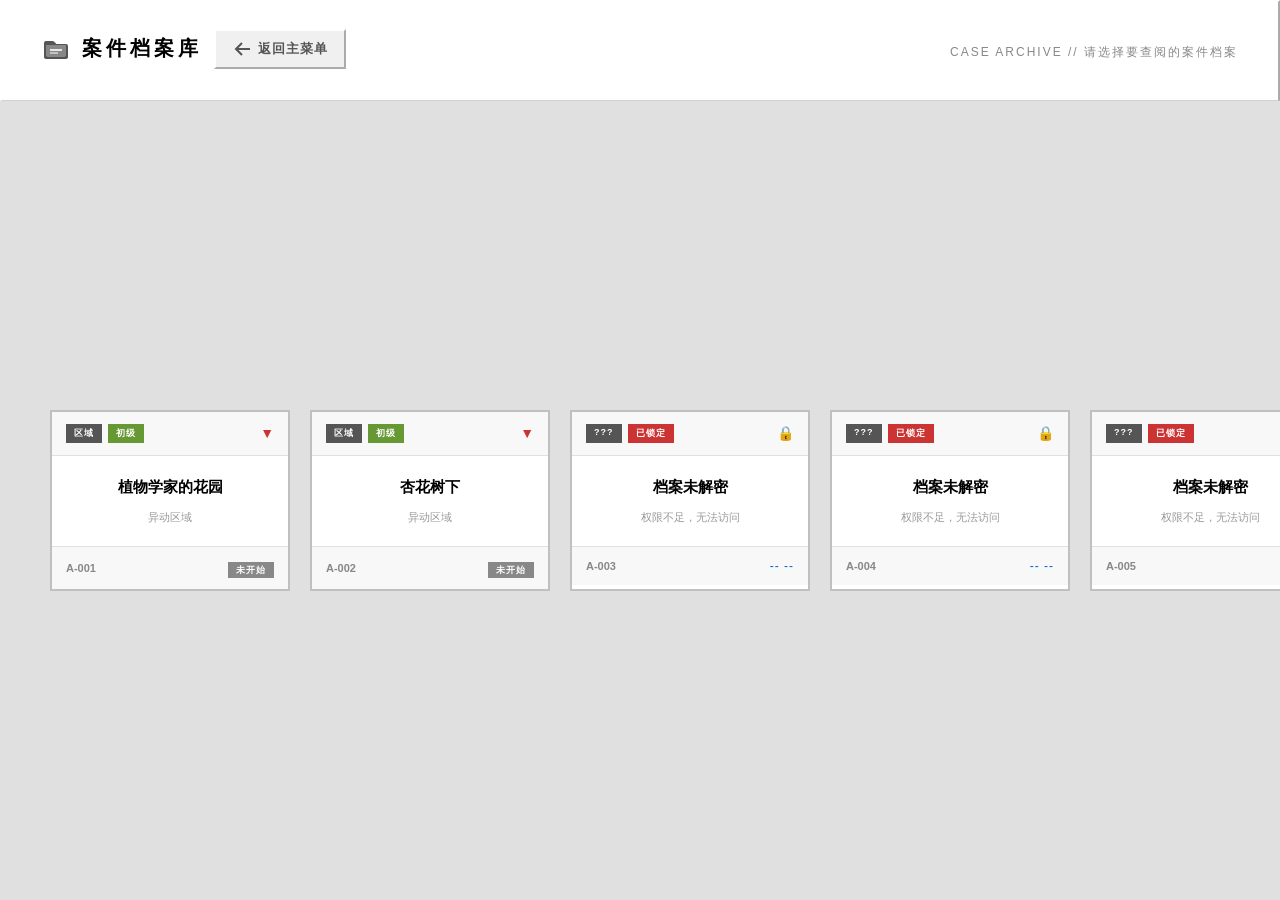
==== commit 257b51e4: "Update cases.html" ====
--- a/cases.html
+++ b/cases.html
@@ -350,7 +350,7 @@
                 </div>
             </a>
 
-            <a class="case-card" data-case="A-002">
+            <a class="case-card" data-case="A-002" href="unknown.html?case=B-002&fresh=1">
                 <div class="card-header">
                     <div class="card-tags">
                         <span class="card-tag tag-type">区域</span>
@@ -359,7 +359,7 @@
                     <span class="card-warning">▼</span>
                 </div>
                 <div class="card-body">
-                    <div class="card-name">逃逸事件</div>
+                    <div class="card-name">杏花树下</div>
                     <div class="card-desc">异动区域</div>
                 </div>
                 <div class="card-footer">
@@ -487,8 +487,8 @@
         }
 
         // 进入案件
-        function enterCase(caseId, fresh = false) {
-            let url = `garden.html?case=${caseId}`;
+        function enterCase(caseId, fresh = false, baseUrl = 'garden.html') {
+            let url = `${baseUrl}?case=${caseId}`;
             if (fresh) url += '&fresh=1';
             window.location.href = url;
         }
@@ -529,7 +529,9 @@
                     // 点击卡片继续游戏
                     card.onclick = (e) => {
                         e.preventDefault();
-                        enterCase(caseId, false);
+                        const href = card.getAttribute('href') || 'garden.html';
+                        const baseUrl = href.split('?')[0];
+                        enterCase(caseId, false, baseUrl);
                     };
                     card.style.cursor = 'pointer';
                 } else {
@@ -543,7 +545,9 @@
                     // 点击卡片开始新游戏
                     card.onclick = (e) => {
                         e.preventDefault();
-                        enterCase(caseId, true);
+                        const href = card.getAttribute('href') || 'garden.html';
+                        const baseUrl = href.split('?')[0];
+                        enterCase(caseId, true, baseUrl);
                     };
                     card.style.cursor = 'pointer';
                 }
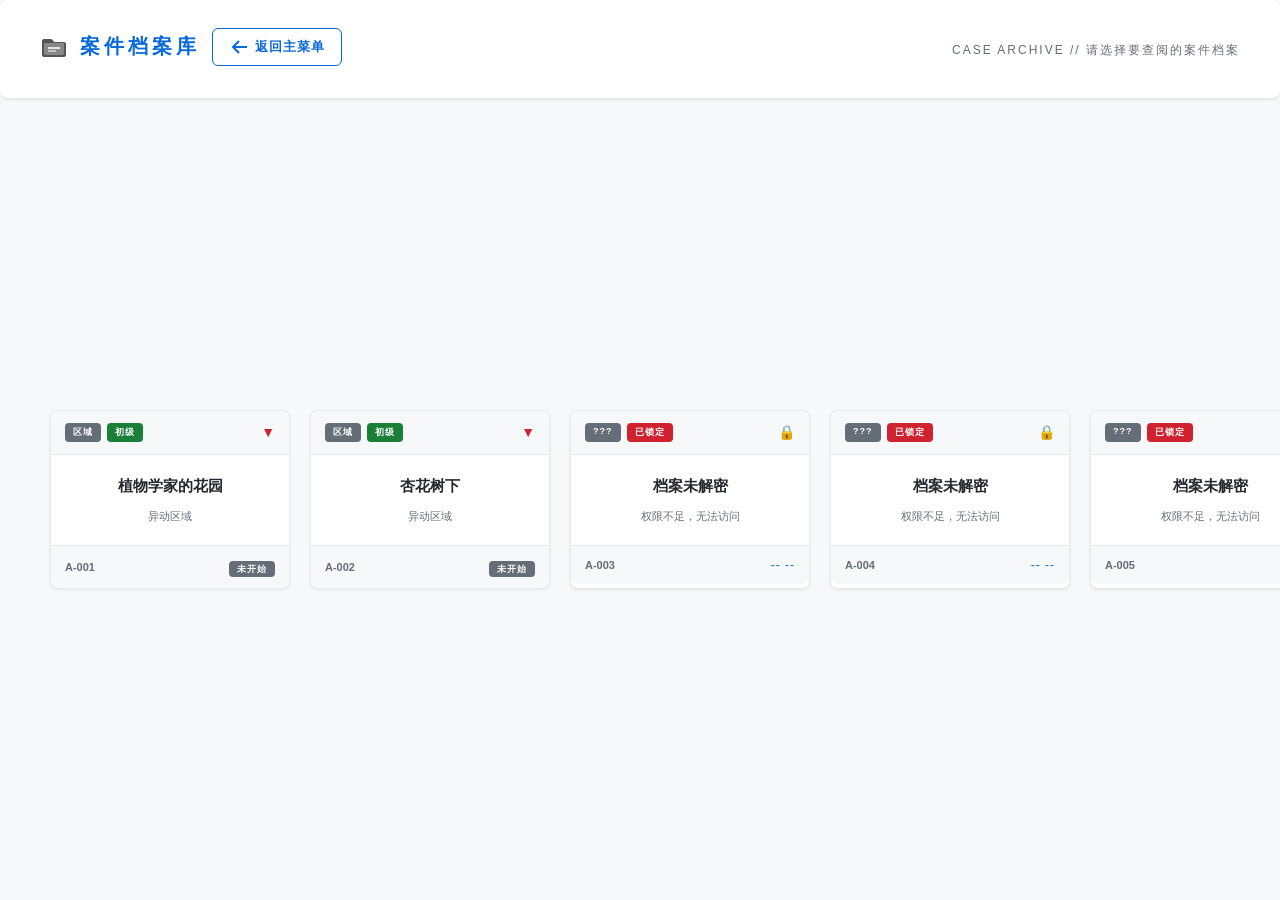
==== commit 96eeca98: "Add files via upload" ====
--- a/cases.html
+++ b/cases.html
@@ -9,11 +9,12 @@
         * { box-sizing: border-box; }
 
         body {
-            background: #e0e0e0;
+            background: #f6f8fa;
             overflow: hidden;
             display: flex;
             flex-direction: column;
             height: 100vh;
+            font-family: -apple-system, BlinkMacSystemFont, 'Segoe UI', Arial, sans-serif;
         }
 
         /* ===== 顶部标题区 ===== */
@@ -22,7 +23,8 @@
             padding: 20px 40px 16px;
             text-align: center;
             background: #ffffff;
-            border-bottom: 1px solid #d0d0d0;
+            border-bottom: 1px solid #e8eaed;
+            box-shadow: 0 1px 3px rgba(0, 0, 0, 0.08);
         }
 
         .page-title-wrapper {
@@ -41,41 +43,42 @@
 
         .page-title {
             font-size: 20px;
-            font-weight: bold;
+            font-weight: 600;
             letter-spacing: 4px;
-            color: #000;
+            color: #0969da;
         }
 
         .back-link {
             display: flex;
             align-items: center;
             gap: 6px;
-            color: #555;
+            color: #0969da;
             text-decoration: none;
             padding: 8px 16px;
             margin-left: auto;
             transition: all 0.2s;
             flex-shrink: 0;
             font-size: 13px;
-            font-weight: bold;
+            font-weight: 600;
             letter-spacing: 1px;
-            background: #f0f0f0;
-            border: 2px outset #ffffff;
+            background: transparent;
+            border: 1px solid #0969da;
+            border-radius: 6px;
         }
 
         .back-link:hover {
-            color: #0066cc;
-            border-color: #0066cc;
-            box-shadow: 0 2px 8px rgba(0, 102, 204, 0.2);
+            background: #0969da;
+            color: #ffffff;
+            box-shadow: 0 2px 8px rgba(9, 105, 218, 0.3);
         }
 
         .back-link:active {
-            border-style: inset;
+            transform: scale(0.98);
         }
 
         .page-subtitle {
             font-size: 12px;
-            color: #888;
+            color: #656d76;
             letter-spacing: 2px;
         }
 
@@ -98,31 +101,34 @@
 
         /* 滚动条样式 */
         .page-content::-webkit-scrollbar { height: 8px; }
-        .page-content::-webkit-scrollbar-track { background: transparent; }
-        .page-content::-webkit-scrollbar-thumb { background: #c0c0c0; border-radius: 4px; }
-        .page-content::-webkit-scrollbar-thumb:hover { background: #a0a0a0; }
+        .page-content::-webkit-scrollbar-track { background: #f6f8fa; border-radius: 4px; }
+        .page-content::-webkit-scrollbar-thumb { background: #c8d1da; border-radius: 4px; }
+        .page-content::-webkit-scrollbar-thumb:hover { background: #a8b6c6; }
 
         /* ===== 案件卡片 ===== */
         .case-card {
             width: 240px;
             min-width: 240px;
             background: #ffffff;
-            border: 2px solid #c0c0c0;
+            border: 1px solid #e8eaed;
+            border-radius: 8px;
             padding: 0;
             cursor: pointer;
             text-decoration: none;
             color: inherit;
             transition: all 0.2s;
             flex-shrink: 0;
+            box-shadow: 0 1px 3px rgba(0, 0, 0, 0.08);
         }
 
         .case-card:hover {
-            border-color: #888;
-            box-shadow: 0 4px 12px rgba(0,0,0,0.1);
+            border-color: #d0d7de;
+            box-shadow: 0 4px 12px rgba(0, 0, 0, 0.12);
+            transform: translateY(-2px);
         }
 
         .case-card:active {
-            box-shadow: none;
+            transform: translateY(0);
         }
 
         /* 卡片顶部标签区 */
@@ -131,8 +137,9 @@
             display: flex;
             justify-content: space-between;
             align-items: center;
-            background: #f8f8f8;
-            border-bottom: 1px solid #e0e0e0;
+            background: #f6f8fa;
+            border-bottom: 1px solid #e8eaed;
+            border-radius: 8px 8px 0 0;
         }
 
         .card-tags {
@@ -144,17 +151,18 @@
             font-size: 9px;
             padding: 3px 8px;
             color: #fff;
-            font-weight: bold;
+            font-weight: 600;
             letter-spacing: 1px;
-        }
-
-        .tag-type { background: #555; }
-        .tag-level-1 { background: #669933; }
-        .tag-level-2 { background: #0066cc; }
-        .tag-level-3 { background: #cc3333; }
+            border-radius: 4px;
+        }
+
+        .tag-type { background: #656d76; }
+        .tag-level-1 { background: #1a7f37; }
+        .tag-level-2 { background: #0969da; }
+        .tag-level-3 { background: #cf222e; }
 
         .card-warning {
-            color: #cc3333;
+            color: #cf222e;
             font-size: 14px;
         }
 
@@ -166,15 +174,15 @@
 
         .card-name {
             font-size: 15px;
-            font-weight: bold;
-            color: #000;
+            font-weight: 600;
+            color: #24292f;
             margin-bottom: 12px;
             line-height: 1.4;
         }
 
         .card-desc {
             font-size: 11px;
-            color: #999;
+            color: #656d76;
             line-height: 1.6;
         }
 
@@ -184,18 +192,19 @@
             display: flex;
             justify-content: space-between;
             align-items: center;
-            background: #f8f8f8;
-            border-top: 1px solid #e0e0e0;
+            background: #f6f8fa;
+            border-top: 1px solid #e8eaed;
+            border-radius: 0 0 8px 8px;
         }
 
         .card-id {
             font-size: 11px;
-            color: #888;
-            font-weight: bold;
+            color: #656d76;
+            font-weight: 600;
         }
 
         .card-arrow {
-            color: #0066cc;
+            color: #0969da;
             font-size: 12px;
             letter-spacing: 1px;
         }
@@ -204,17 +213,18 @@
         .save-status {
             font-size: 9px;
             padding: 3px 8px;
-            font-weight: bold;
+            font-weight: 600;
             letter-spacing: 1px;
+            border-radius: 4px;
         }
 
         .save-status.saved {
-            background: #669933;
+            background: #1a7f37;
             color: #fff;
         }
 
         .save-status.unsaved {
-            background: #888;
+            background: #656d76;
             color: #fff;
         }
 
@@ -223,35 +233,37 @@
             display: inline-block;
             padding: 6px 12px;
             font-size: 11px;
-            font-weight: bold;
+            font-weight: 600;
             letter-spacing: 1px;
             cursor: pointer;
-            transition: all 0.15s;
-            border: 2px solid #c0c0c0;
+            transition: all 0.2s;
+            border: 1px solid #e8eaed;
             background: #ffffff;
-            color: #000;
+            color: #24292f;
             margin: 4px 2px 0;
             font-family: inherit;
+            border-radius: 6px;
         }
 
         .card-btn:hover {
-            border-color: #888;
-            box-shadow: 0 2px 6px rgba(0,0,0,0.1);
+            border-color: #d0d7de;
+            background: #f6f8fa;
+            box-shadow: 0 2px 6px rgba(0, 0, 0, 0.08);
         }
 
         .card-btn:active {
-            border-style: inset;
-            box-shadow: none;
+            transform: scale(0.98);
         }
 
         .card-btn-continue {
-            background: #0066cc;
+            background: #0969da;
             color: #fff;
-            border-color: #0055aa;
+            border-color: #0969da;
         }
 
         .card-btn-continue:hover {
-            background: #0055aa;
+            background: #0550ae;
+            border-color: #0550ae;
         }
 
         /* ===== 移动端适配 ===== */
--- a/css/main.css
+++ b/css/main.css
@@ -1,38 +1,65 @@
 /* ========================== T.E.C-OS 主样式表 ========================== */
 
-/* CSS变量 - 主题配置 */
+/* CSS变量 - 主题配置（浅色明亮风格） */
 :root {
-    --os-green: #0066cc;
-    --os-dark: #808080;
-    --os-warn: #cc6600;
-    --os-crit: #cc3333;
-    --os-truename: #9966cc;
-    --os-bg: #e0e0e0;
-    --color-char: #0066cc;
-    --color-item: #669933;
-    --color-loc: #9966cc;
-    --panel-border: 2px outset #ffffff;
-    --slot-border: 2px solid #999999;
+    --os-green: #0969da;        /* GitHub 蓝色 */
+    --os-dark: #656d76;         /* 中性灰 */
+    --os-warn: #bf8700;         /* 橙色 */
+    --os-crit: #cf222e;         /* 红色 */
+    --os-truename: #8250df;     /* 紫色 */
+    --os-bg: #f6f8fa;           /* 浅灰背景 */
+    --color-char: #0969da;      /* 角色蓝 */
+    --color-item: #1a7f37;      /* 物品绿 */
+    --color-loc: #8250df;       /* 场景紫 */
+    --panel-border: 1px solid #d0d7de;  /* 分隔线 */
+    --slot-border: 1px solid #d0d7de;
     --fs-small: 12px;
     --fs-main: 14px;
     --fs-large: 16px;
-    --cyber-cyan: #0066cc;
-    --cyber-pink: #cc6699;
+    --cyber-cyan: #0891b2;      /* 青色 */
+    --cyber-pink: #be185d;      /* 粉色 */
+    
+    /* 五感矩阵颜色点缀 */
+    --sense-vision: #0969da;    /* 视觉 - 蓝 */
+    --sense-hearing: #8250df;   /* 听觉 - 紫 */
+    --sense-touch: #1a7f37;     /* 触觉 - 绿 */
+    --sense-smell: #bf8700;     /* 嗅觉 - 橙 */
+    --sense-taste: #be185d;     /* 味觉 - 粉 */
 }
 
 /* 全局重置 */
-* { 
-    box-sizing: border-box; 
-    scrollbar-width: thin; 
-    scrollbar-color: var(--os-green) var(--os-bg); 
+* {
+    box-sizing: border-box;
+    scrollbar-width: thin;
+    scrollbar-color: #c8d1da #f6f8fa;
+}
+
+/* Webkit滚动条样式 */
+::-webkit-scrollbar {
+    width: 8px;
+    height: 8px;
+}
+
+::-webkit-scrollbar-track {
+    background: #f6f8fa;
+    border-radius: 4px;
+}
+
+::-webkit-scrollbar-thumb {
+    background: #c8d1da;
+    border-radius: 4px;
+}
+
+::-webkit-scrollbar-thumb:hover {
+    background: #a8b6c6;
 }
 
 body { 
     margin: 0; 
     padding: 0; 
     background-color: var(--os-bg); 
-    color: #000000; 
-    font-family: "Arial", "Helvetica", sans-serif; 
+    color: #24292f; 
+    font-family: -apple-system, BlinkMacSystemFont, "Segoe UI", "PingFang SC", "Hiragino Sans GB", "Microsoft YaHei", "Helvetica Neue", Helvetica, Arial, sans-serif; 
     height: 100vh; 
     overflow: hidden; 
     display: flex; 
@@ -62,179 +89,262 @@
 }
 
 /* 主UI布局 */
-#main-system { 
-    display: grid; 
-    grid-template-areas: "header header header" "scene monitor entity" "logic logic action"; 
-    grid-template-rows: 40px 1fr 240px; 
-    grid-template-columns: 1fr 1.2fr 380px; 
-    gap: 8px; 
-    padding: 8px; 
-    height: 100vh; 
-    visibility: hidden; 
-}
-
-header { 
-    grid-area: header; 
-    border: var(--panel-border); 
-    display: flex; 
-    align-items: center; 
-    padding: 0 15px; 
-    justify-content: space-between; 
-    font-size: 13px; 
-    background: #ffffff; 
-}
-
-.panel { 
-    border: var(--panel-border); 
-    background: #ffffff; 
+#main-system {
+    display: grid;
+    grid-template-areas: "header header header" "scene monitor entity" "logic logic action";
+    grid-template-rows: 60px 1fr 220px;
+    grid-template-columns: 2.0fr 0.8fr 1.1fr;
+    gap: 8px;
+    padding: 8px;
+    height: 100vh;
+    visibility: hidden;
+    background: var(--os-bg);
+}
+
+header {
+    grid-area: header;
+    border: none;
+    display: flex;
+    align-items: center;
+    padding: 0 20px;
+    justify-content: space-between;
+    font-size: 13px;
+    background: #ffffff;
+    color: #24292f;
+    border-radius: 8px;
+    box-shadow: 0 1px 3px rgba(0, 0, 0, 0.08);
+}
+
+.panel {
+    border: none;
+    background: #ffffff;
+    overflow: hidden;
+    display: flex;
+    flex-direction: column;
+    position: relative;
+    border-radius: 8px;
+    box-shadow: 0 1px 3px rgba(0, 0, 0, 0.08);
+}
+
+.panel-title {
+    background: #f6f8fa;
+    color: #0969da;
+    font-size: 11px;
+    padding: 14px 16px;
+    font-weight: 600;
+    text-transform: uppercase;
+    letter-spacing: 1px;
+    border-bottom: 1px solid #e8eaed;
+    display: flex;
+    justify-content: space-between;
+    align-items: center;
+    height: 48px;
+}
+
+/* 所有面板标题都应用顶部圆角 */
+.panel > .panel-title {
+    border-radius: 8px 8px 0 0;
+}
+
+/* entity-panel 的第二个标题不需要顶部圆角 */
+#entity-panel > .panel-title:not(:first-child) {
+    border-radius: 0;
+    border-top: 1px solid #e8eaed;
+}
+
+/* 面板中的后续标题栏需要顶部分隔线 */
+.panel > .panel-title:not(:first-child) {
+    border-top: 1px solid #e8eaed;
+}
+
+/* 面板区域 */
+#scene-panel {
+    grid-area: scene; 
+    padding: 0; 
     overflow: hidden; 
+}
+
+#monitor-panel {
+    grid-area: monitor; 
+    padding: 0;
+}
+
+#log-container {
+    flex: 1;
+    overflow-y: auto;
+    font-size: var(--fs-main);
+    line-height: 1.6;
+    padding: 16px;
+    background: #ffffff;
+}
+
+#entity-panel {
+    grid-area: entity;
+    padding: 0;
+}
+
+#logic-panel {
+    grid-area: logic; 
+    padding: 0;
     display: flex; 
     flex-direction: column; 
-}
-
-.panel-title { 
-    background: var(--os-green); 
-    color: #ffffff; 
-    font-size: 11px; 
-    padding: 5px 10px; 
-    font-weight: bold; 
-    text-transform: uppercase; 
-    letter-spacing: 1px; 
-    border: 1px solid #ffffff; 
-    border-bottom: 1px solid #000000; 
-}
-
-/* 面板区域 */
-#scene-panel { 
-    grid-area: scene; 
-    padding: 20px; 
-    overflow-y: auto; 
-    line-height: 1.8; 
-    font-size: 15px; 
-}
-
-#monitor-panel { 
-    grid-area: monitor; 
-    padding: 12px; 
-}
-
-#log-container { 
-    flex: 1; 
-    overflow-y: auto; 
-    font-size: var(--fs-main); 
-    line-height: 1.6; 
-    padding: 10px; 
-}
-
-#entity-panel { grid-area: entity; }
-
-#logic-panel { 
-    grid-area: logic; 
-    padding: 15px; 
-    display: flex; 
-    flex-direction: column; 
-    gap: 12px; 
+    gap: 0;
 }
 
 /* 矩阵布局 */
-.matrix-container { 
-    display: grid; 
-    grid-template-columns: repeat(5, 1fr); 
-    gap: 10px; 
-    flex: 1; 
-}
-
-.slot { 
-    border: var(--slot-border); 
-    padding: 8px; 
-    display: flex; 
-    flex-direction: column; 
-    min-height: 85px; 
-    background: #f5f5f5; 
-}
-
-.slot-label { 
-    font-size: 11px; 
-    color: var(--os-green); 
-    margin-bottom: 8px; 
-    font-weight: bold; 
-}
-
-.slot-content { 
-    flex: 1; 
-    display: flex; 
-    flex-direction: column; 
-    gap: 6px; 
-    overflow-y: auto; 
+.matrix-container {
+    display: grid;
+    grid-template-columns: repeat(5, 1fr);
+    gap: 8px;
+    flex: 1;
+    padding: 8px;
+}
+
+.slot {
+    border: 1px solid #e8eaed;
+    padding: 12px;
+    display: flex;
+    flex-direction: column;
+    min-height: 85px;
+    background: #fafbfc;
+    border-radius: 6px;
+    transition: all 0.2s;
+}
+
+.slot:hover {
+    border-color: #d0d7de;
+    background: #ffffff;
+}
+
+.slot-label {
+    font-size: 11px;
+    margin-bottom: 8px;
+    font-weight: bold;
+    padding-bottom: 4px;
+    color: #656d76;
+}
+
+/* 五感矩阵槽位颜色点缀 */
+.slot[data-type="vision"] .slot-label {
+    color: var(--sense-vision);
+}
+
+.slot[data-type="hearing"] .slot-label {
+    color: var(--sense-hearing);
+}
+
+.slot[data-type="touch"] .slot-label {
+    color: var(--sense-touch);
+}
+
+.slot[data-type="smell"] .slot-label {
+    color: var(--sense-smell);
+}
+
+.slot[data-type="taste"] .slot-label {
+    color: var(--sense-taste);
+}
+
+.slot-content {
+    flex: 1;
+    display: flex;
+    flex-direction: column;
+    gap: 8px;
+    overflow-y: auto;
+    padding: 12px;
+    background: #ffffff;
 }
 
 /* 操作区域 */
-#action-area { 
+#action-area {
     grid-area: action; 
     display: flex; 
     flex-direction: column; 
-    gap: 8px; 
-}
-
-.command-panel { 
-    flex: 1; 
-    padding: 15px; 
-    position: relative; 
-}
-
-#command-line { 
-    background: #ffffff; 
-    border: 2px inset #c0c0c0; 
-    color: #000000; 
-    font-family: inherit; 
-    width: 100%; 
-    outline: none; 
-    padding: 12px 5px; 
-    font-size: var(--fs-large); 
-}
-
-.inference-btn-container { 
-    padding: 10px; 
-    background: #c0c0c0; 
-    border-top: 2px inset #c0c0c0; 
-    display: flex; 
-    align-items: center; 
-    justify-content: center; 
-}
-
-.inference-btn { 
-    background: #c0c0c0; 
-    border: 2px outset #ffffff; 
-    color: #000000; 
-    padding: 12px 20px; 
-    cursor: pointer; 
-    font-family: inherit; 
-    font-weight: bold; 
-    text-transform: uppercase; 
-    letter-spacing: 2px;
-    transition: all 0.2s cubic-bezier(0.4, 0, 0.2, 1);
+    gap: 8px;
+}
+
+#action-area .panel {
+    background: #ffffff;
+}
+
+.command-panel {
+    flex: 1;
+    padding: 0;
+    position: relative;
+    display: flex;
+    flex-direction: column;
+    border-radius: 8px;
+    box-shadow: 0 1px 3px rgba(0, 0, 0, 0.08);
+}
+
+#command-line {
+    background: #ffffff;
+    border: none;
+    border-bottom: 1px solid #e8eaed;
+    color: #24292f;
+    font-family: inherit;
     width: 100%;
-}
-
-.inference-btn:hover { 
-    background: #c0c0c0; 
-    box-shadow: none; 
-}
-
-.inference-btn:active { 
-    border-style: inset; 
+    outline: none;
+    padding: 16px;
+    font-size: var(--fs-large);
+    border-radius: 0 0 8px 8px;
+    transition: border-color 0.2s;
+}
+
+#command-line::placeholder {
+    color: #8b949e;
+}
+
+#command-line:focus {
+    border-bottom-color: #0969da;
+}
+
+.inference-btn-container {
+    padding: 16px;
+    background: #ffffff;
+    border: none;
+    display: flex;
+    align-items: center;
+    justify-content: center;
+    border-radius: 8px;
+    box-shadow: 0 1px 3px rgba(0, 0, 0, 0.08);
+}
+
+.inference-btn {
+    background: #0969da;
+    border: none;
+    color: #ffffff;
+    padding: 12px 20px;
+    cursor: pointer;
+    font-family: inherit;
+    font-weight: 700;
+    text-transform: uppercase;
+    letter-spacing: 1px;
+    transition: all 0.2s;
+    width: 100%;
+    border-radius: 6px;
+}
+
+.inference-btn:hover {
+    background: #0550ae;
+}
+
+.inference-btn:active {
+    transform: translateY(0);
 }
 
 /* ========================== 微博风格日志 ========================== */
 
-.log-entry { 
-    margin-bottom: 12px; 
-}
-
-.log-time { 
-    color: #999; 
-    font-size: 11px; 
-    margin-right: 8px; 
+.log-entry {
+    margin-bottom: 16px;
+    padding-bottom: 16px;
+    border-bottom: 1px solid #e8eaed;
+}
+
+.log-time {
+    color: #656d76;
+    font-size: 11px;
+    margin-right: 8px;
 }
 
 .log-with-media { 
@@ -246,9 +356,16 @@
 }
 
 .log-image img { 
-    max-width: 300px; 
-    border-radius: 8px; 
-    cursor: pointer; 
+    max-width: 100%; 
+    max-height: 120px;
+    object-fit: contain;
+    border-radius: 6px; 
+    cursor: pointer;
+    transition: transform 0.2s;
+}
+
+.log-image img:hover {
+    transform: scale(1.02);
 }
 
 /* 微博条目 */
@@ -283,7 +400,7 @@
     justify-content: center;
     font-size: 20px;
     color: #999;
-    background: linear-gradient(135deg, #e0e0e0, #f0f0f0);
+    background: linear-gradient(135deg, #f6f8fa, #e8eaed);
 }
 
 .weibo-content { 
@@ -293,7 +410,7 @@
 
 .weibo-speaker {
     font-weight: bold;
-    color: var(--os-green);
+    color: #0969da;
     margin-bottom: 4px;
     font-size: 13px;
 }
@@ -309,8 +426,9 @@
 
 .weibo-image {
     max-width: 100%;
-    max-height: 300px;
-    border-radius: 8px;
+    max-height: 120px;
+    object-fit: contain;
+    border-radius: 6px;
     cursor: pointer;
     transition: transform 0.2s;
 }
@@ -451,7 +569,7 @@
 
 .reboot-btn-red {
     background: #800000;
-    border: 2px solid #ffffff;
+    border: none;
     color: #ffffff;
     padding: 15px 40px;
     font-size: 1.1rem;
@@ -482,12 +600,17 @@
 /* ========================== 通用组件样式 ========================== */
 
 /* 交互对象 */
-.interactive-obj { 
+.interactive-obj {
     cursor: pointer; 
-    font-weight: bold; 
-    text-decoration: underline; 
-    text-underline-offset: 4px; 
-    transition: 0.2s; 
+    font-weight: 600; 
+    text-decoration: none; 
+    border-bottom: 1px solid currentColor;
+    padding-bottom: 1px;
+    transition: opacity 0.2s; 
+}
+
+.interactive-obj:hover {
+    opacity: 0.7;
 }
 
 .obj-char { color: var(--color-char); }
@@ -496,15 +619,14 @@
 
 /* 线索样式 */
 .clue-link { 
-    color: var(--os-warn); 
+    color: var(--os-warn);
     text-decoration: underline; 
     font-weight: bold; 
     cursor: pointer; 
-    text-shadow: 0 0 2px var(--os-warn); 
 }
 
 .clue-synced { 
-    color: var(--os-green); 
+    color: #0969da;
     font-weight: bold; 
     text-decoration: none; 
     cursor: default; 
@@ -516,98 +638,138 @@
 .highlight-loc { color: var(--color-loc); font-weight: bold; }
 
 /* 线索节点 */
-.clue-node, .mini-clue { 
-    padding: 8px; 
-    border: 2px outset #ffffff; 
-    font-size: var(--fs-main); 
-    cursor: pointer; 
-    background: #c0c0c0; 
-    color: #000000; 
-    margin-bottom: 8px; 
-}
-
-.clue-node:hover { 
-    background: #c0c0c0; 
-    border-style: inset; 
+.clue-node, .mini-clue {
+    padding: 8px 12px;
+    border: 1px solid #e8eaed;
+    font-size: var(--fs-main);
+    cursor: pointer;
+    background: #fafbfc;
+    color: #24292f;
+    margin-bottom: 8px;
+    border-radius: 6px;
+    transition: all 0.2s;
+}
+
+.clue-node:hover {
+    background: #ffffff;
+    border-color: #d0d7de;
+}
+
+/* 线索类型颜色点缀 */
+.clue-node[data-type="vision"],
+.mini-clue[data-type="vision"] {
+    border-top: 2px solid var(--sense-vision);
+}
+
+.clue-node[data-type="hearing"],
+.mini-clue[data-type="hearing"] {
+    border-top: 2px solid var(--sense-hearing);
+}
+
+.clue-node[data-type="touch"],
+.mini-clue[data-type="touch"] {
+    border-top: 2px solid var(--sense-touch);
+}
+
+.clue-node[data-type="smell"],
+.mini-clue[data-type="smell"] {
+    border-top: 2px solid var(--sense-smell);
+}
+
+.clue-node[data-type="taste"],
+.mini-clue[data-type="taste"] {
+    border-top: 2px solid var(--sense-taste);
 }
 
 .clue-node.hidden { display: none; }
 
-.mini-clue { 
-    margin-bottom: 4px; 
-    padding: 4px; 
-    font-size: 11px; 
-    border: 2px inset #c0c0c0; 
-    background: #ffffff; 
+.mini-clue {
+    margin-bottom: 4px;
+    padding: 4px 8px;
+    font-size: 11px;
+    border: 1px solid #e8eaed;
+    background: #fafbfc;
+    color: #24292f;
+    border-radius: 4px;
 }
 
 /* 上下文菜单 */
-#context-menu { 
-    position: fixed; 
-    background: #c0c0c0; 
-    border: 2px outset #ffffff; 
-    z-index: 30000; 
-    display: none; 
-    min-width: 160px; 
-}
-
-.menu-item { 
-    padding: 12px 15px; 
-    font-size: 14px; 
-    cursor: pointer; 
-    color: #000000; 
-    border-bottom: 1px solid #000000; 
-    display: flex; 
-    align-items: center; 
-    gap: 8px; 
-}
-
-.menu-item:hover { 
-    background: var(--os-green); 
-    color: #ffffff; 
+#context-menu {
+    position: fixed;
+    background: #ffffff;
+    border: 1px solid #e8eaed;
+    border-radius: 8px;
+    box-shadow: 0 8px 24px rgba(0, 0, 0, 0.12);
+    z-index: 30000;
+    display: none;
+    min-width: 180px;
+    padding: 4px 0;
+}
+
+.menu-item {
+    padding: 10px 16px;
+    font-size: 14px;
+    cursor: pointer;
+    color: #24292f;
+    border-bottom: none;
+    display: flex;
+    align-items: center;
+    gap: 8px;
+    transition: background 0.15s;
+}
+
+.menu-item:hover {
+    background: #f6f8fa;
+    color: #0969da;
 }
 
 /* 模态框 */
 .modal { 
-    position: fixed; 
-    top: 50%; 
-    left: 50%; 
-    transform: translate(-50%, -50%); 
-    background: #c0c0c0; 
-    border: 2px outset #ffffff; 
-    padding: 25px; 
-    z-index: 40000; 
-    display: none; 
-    min-width: 400px; 
-    max-width: 80vw; 
-}
-
-.boot-btn { 
-    background: #c0c0c0; 
-    border: 2px outset #ffffff; 
-    color: #333333; 
-    padding: 10px 20px; 
-    cursor: pointer; 
-    font-family: inherit; 
+    position: fixed;
+    top: 50%;
+    left: 50%;
+    transform: translate(-50%, -50%);
+    background: #ffffff;
+    border: 1px solid #e8eaed;
+    padding: 25px;
+    z-index: 40000;
+    display: none;
+    min-width: 400px;
+    max-width: 80vw;
+    border-radius: 12px;
+    box-shadow: 0 8px 32px rgba(0, 0, 0, 0.12); 
+}
+
+.boot-btn {
+    background: #0969da;
+    border: none;
+    color: #ffffff;
+    padding: 12px 24px;
+    cursor: pointer;
+    font-family: inherit;
     font-size: 14px;
-    font-weight: 500;
-    letter-spacing: 1.5px;
-    border-radius: 4px;
+    font-weight: 700;
+    letter-spacing: 1px;
     transition: all 0.2s;
-}
-
-.boot-btn:hover { 
-    background: #d0d0d0; 
-    box-shadow: 0 2px 8px rgba(0, 0, 0, 0.15);
+    border-radius: 6px;
+}
+
+.boot-btn:hover {
+    background: #0550ae;
+}
+
+.boot-btn:active {
+    transform: translateY(0);
 }
 
 /* 叙事捕获 */
-.narrative-capture { 
-    border-left: 3px solid var(--os-warn); 
-    padding: 5px 0 5px 15px; 
-    margin: 12px 0; 
-    color: #333333; 
-    background: #f5f5f5; 
+.narrative-capture {
+    border-left: 3px solid #0969da;
+    padding: 12px 0 12px 16px;
+    margin: 16px 0;
+    color: #24292f;
+    background: #fafbfc;
+    border-radius: 0 6px 6px 0;
 }
 
 /* 观察说明 */
@@ -620,13 +782,117 @@
 }
 
 /* ========================== 自定义区域样式 ========================== */
+
+/* 视域终端 - 图文融合容器 */
+.scene-container {
+    position: relative;
+    width: 100%;
+    height: 100%;
+    overflow: hidden;
+    background: #f6f8fa;
+}
+
+/* 场景背景图片/艺术图 */
+.scene-bg-artwork {
+    position: absolute;
+    top: 0;
+    left: 0;
+    width: 100%;
+    height: 100%;
+    z-index: 1;
+    opacity: 0;
+    transition: opacity 0.5s ease-in-out;
+}
+
+.scene-bg-artwork.loaded {
+    opacity: 1;
+}
+
+.scene-bg-artwork img,
+.scene-bg-artwork svg {
+    width: 100%;
+    height: 100%;
+    object-fit: cover;
+}
+
+/* 视图切换按钮 */
+.btn-view-toggle {
+    background: transparent;
+    border: 1px solid #0969da;
+    color: #0969da;
+    padding: 4px 12px;
+    font-size: 10px;
+    cursor: pointer;
+    font-family: inherit;
+    transition: all 0.2s;
+    font-weight: 600;
+    border-radius: 4px;
+    line-height: 1;
+    height: auto;
+}
+
+.btn-view-toggle:hover {
+    background: #0969da;
+    color: #ffffff;
+}
+
+/* 极乐迪斯科式：全屏透明叠放叙事层 */
+.disco-story-overlay {
+    position: absolute;
+    left: 0;
+    top: 0;
+    width: 100%;
+    height: 100%;
+    z-index: 5;
+    display: flex;
+    justify-content: flex-end;
+    
+    /* 进一步增强背景渐变透明度，提升文字可读性 */
+    background: linear-gradient(to right, 
+        rgba(246, 248, 250, 0.0) 0%, 
+        rgba(246, 248, 250, 0.15) 20%,
+        rgba(246, 248, 250, 0.98) 50%,
+        rgba(246, 248, 250, 1.0) 100%);
+    
+    transition: all 0.4s cubic-bezier(0.16, 1, 0.3, 1);
+    opacity: 1;
+    transform: translateX(0);
+}
+
+/* 当激活纯观图模式时的样式状态 */
+.scene-container.pure-view-mode .disco-story-overlay {
+    opacity: 0;
+    transform: translateX(30px);
+    pointer-events: none;
+}
+
+/* 文字实际容纳滚动区 */
+.disco-scroll-area {
+    width: 48%;
+    height: 100%;
+    padding: 28px 24px;
+    overflow-y: auto;
+}
+
+.disco-scroll-area p {
+    margin-bottom: 18px;
+    color: #111827;  /* 更深的文字颜色，提升可读性 */
+    font-size: 16px;  /* 增大字号 */
+    line-height: 2.0;  /* 增加行高，更易阅读 */
+    text-shadow: 0 1px 3px rgba(255, 255, 255, 0.95);  /* 增强白色阴影 */
+    font-weight: 400;
+    letter-spacing: 0.2px;
+}
+
+.disco-scroll-area p:first-child {
+    margin-top: 0;
+}
 
 /* 线索列表 */
 #clues-list {
     padding: 12px;
     flex: 3;
     overflow-y: auto;
-    border-bottom: 2px inset #c0c0c0;
 }
 
 /* 结局历史 */
@@ -634,6 +900,30 @@
     padding: 12px;
     flex: 1;
     overflow-y: auto;
+}
+
+/* 结局条目样式优化 */
+#endings-history div {
+    color: #0969da !important;  /* 使用主题蓝色 */
+    font-size: 15px;  /* 增大字号 */
+    line-height: 1.8;  /* 增加行高 */
+    margin-bottom: 10px !important;  /* 增加间距 */
+    padding: 10px 14px;  /* 增加内边距 */
+    background: rgba(9, 105, 218, 0.04);  /* 添加淡蓝色背景 */
+    border-radius: 6px;  /* 添加圆角 */
+    border-left: 3px solid #0969da;  /* 左侧蓝色竖线装饰 */
+    font-weight: 500;  /* 稍微加粗 */
+    transition: all 0.2s;
+}
+
+#endings-history div:hover {
+    background: #ffffff;
+    border-left-color: #0550ae;
+}
+
+#endings-history div b {
+    font-weight: 600;
+    color: #0550ae;
 }
 
 /* 移动端Tab导航 */
@@ -663,16 +953,19 @@
     .mobile-tab-nav {
         display: flex;
         grid-area: tabnav;
-        background: #c0c0c0;
-        border: 2px outset #ffffff;
-    }
-
+        background: #ffffff;
+        border: none;
+        border-radius: 8px;
+        box-shadow: 0 1px 3px rgba(0, 0, 0, 0.08);
+    }
+
+    /* 移动端Tab按钮 */
     .mobile-tab-btn {
         flex: 1;
-        background: #c0c0c0;
+        background: #ffffff;
         border: none;
-        border-right: 2px inset #c0c0c0;
-        color: #000000;
+        border-right: 1px solid #e8eaed;
+        color: #24292f;
         padding: 12px 4px;
         font-family: inherit;
         font-size: 12px;
@@ -685,10 +978,14 @@
         border-right: none;
     }
 
+    .mobile-tab-btn:last-child {
+        border-right: none;
+    }
+
     .mobile-tab-btn.active {
-        background: #ffffff;
-        border: 2px inset #c0c0c0;
-        color: #000000;
+        background: #0969da;
+        border: none;
+        color: #ffffff;
     }
 
     /* 隐藏桌面header */
@@ -743,9 +1040,30 @@
     #main-system[data-tab="scene"] #text-scene {
         flex: 1;
         padding: 12px;
-        font-size: 14px;
-        line-height: 1.6;
+        font-size: 15px;
+        line-height: 1.7;
         overflow-y: auto;
+    }
+    
+    /* 移动端场景文字优化 */
+    #main-system[data-tab="scene"] .disco-scroll-area {
+        width: 100%;
+        padding: 16px;
+    }
+    
+    #main-system[data-tab="scene"] .disco-scroll-area p {
+        font-size: 17px;
+        line-height: 2.0;
+        color: #111827;
+        text-shadow: 0 1px 3px rgba(255, 255, 255, 0.95);
+    }
+    
+    /* 移动端场景背景渐变增强 */
+    #main-system[data-tab="scene"] .disco-story-overlay {
+        background: linear-gradient(to bottom, 
+            rgba(246, 248, 250, 0.0) 0%, 
+            rgba(246, 248, 250, 0.95) 70%,
+            rgba(246, 248, 250, 1.0) 100%);
     }
 
     /* Tab2 矩阵布局 */
@@ -762,7 +1080,18 @@
 
     #main-system[data-tab="matrix"] .slot {
         min-height: 50px;
-        padding: 5px;
+        padding: 8px;
+    }
+
+    /* 移动端五感槽位标签优化 */
+    #main-system[data-tab="matrix"] .slot-label {
+        font-size: 10px;
+    }
+
+    /* 移动端矩阵间距优化 */
+    .matrix-container {
+        gap: 6px;
+        padding: 6px;
     }
 
     /* Tab3 因果布局 */
@@ -800,6 +1129,13 @@
     .inference-btn,
     .clue-node {
         min-height: 44px;
+        padding: 10px;
+    }
+
+    /* 移动端线索左边框优化 */
+    .clue-node,
+    .mini-clue {
+        border-left-width: 3px;
     }
 
     /* 右键菜单适配 */
